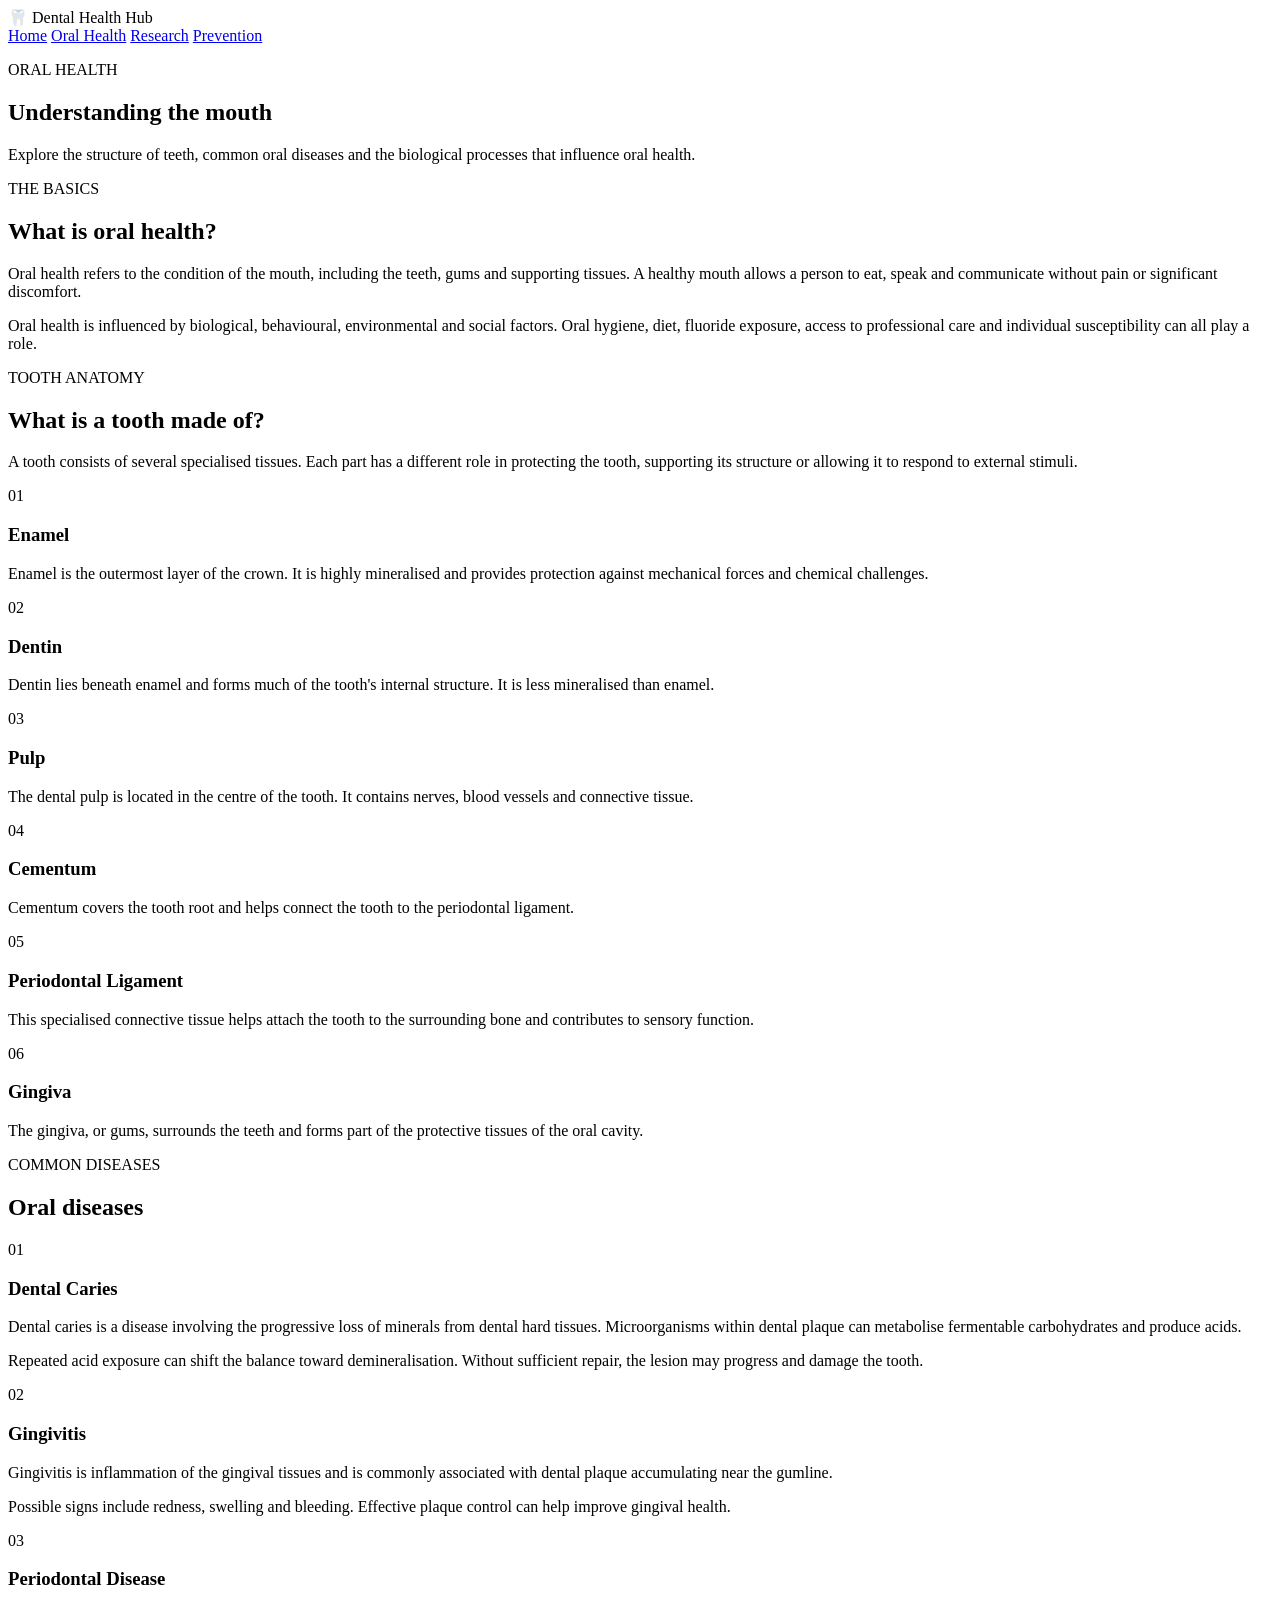
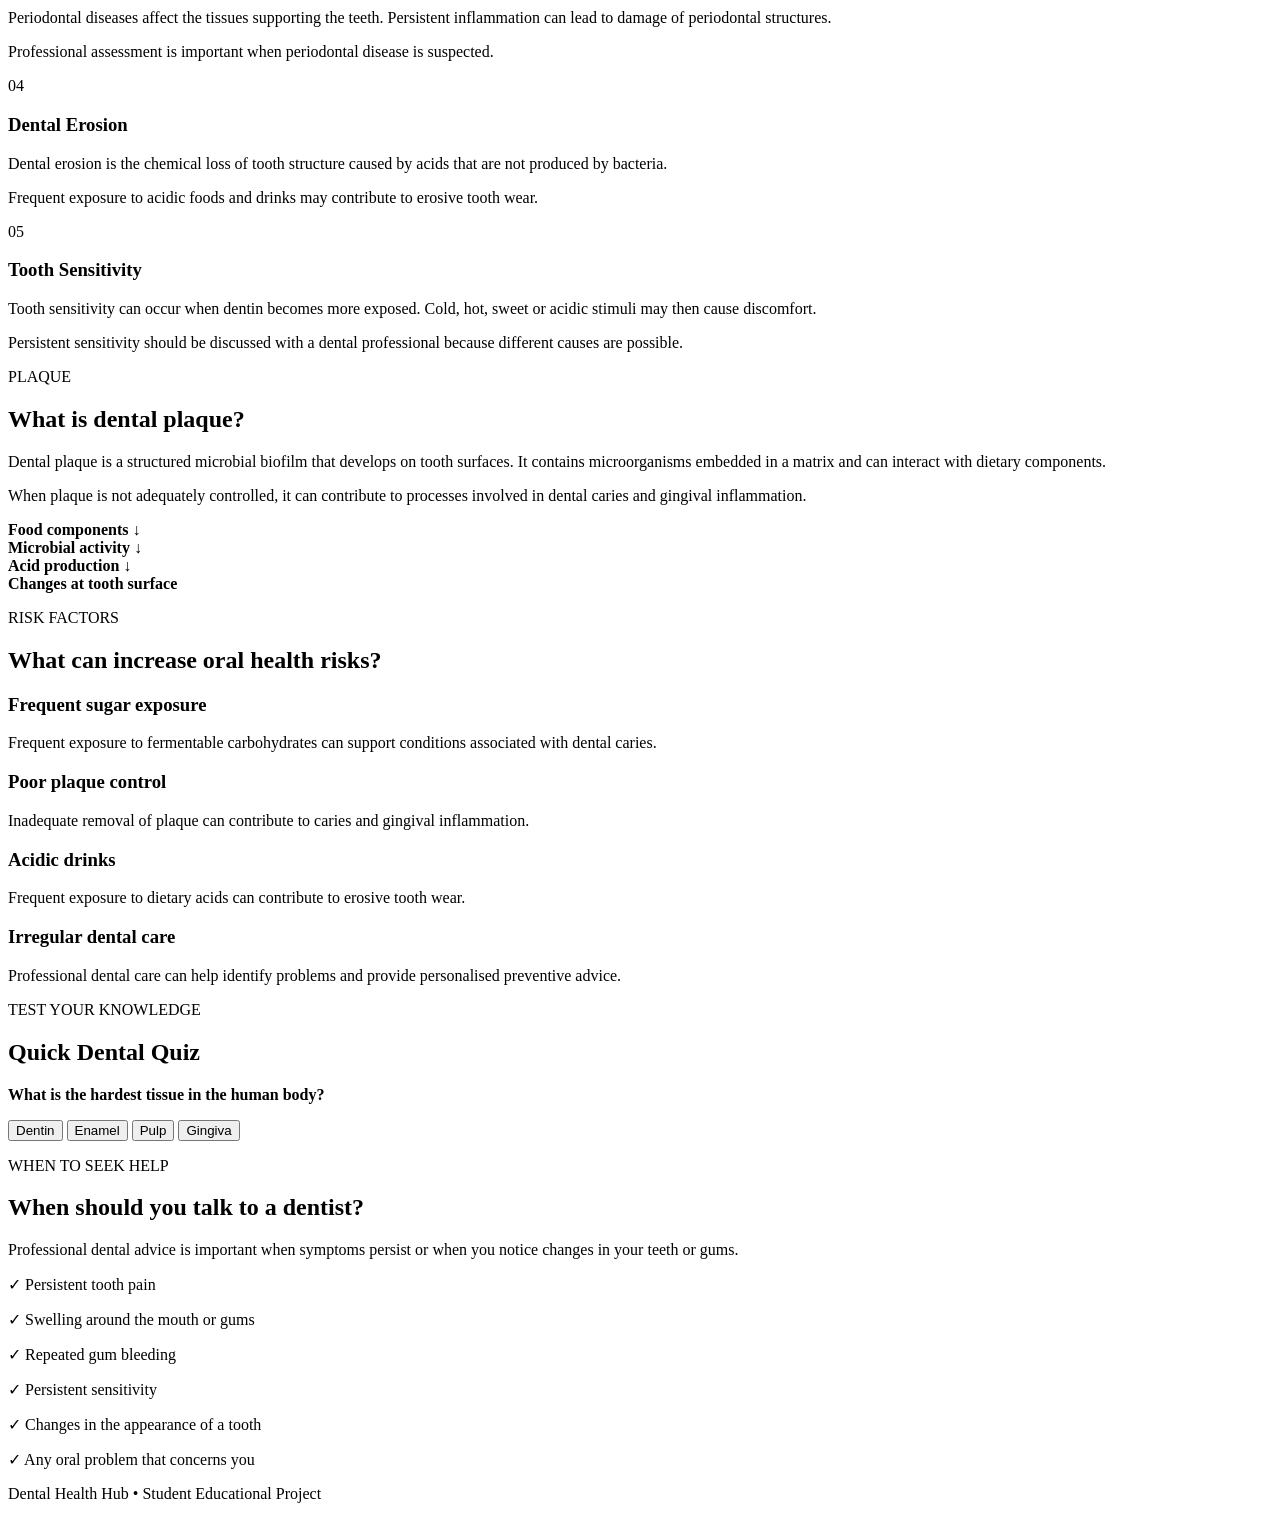
==== oral-health.html @ 6875d557 "Add files via upload" ====
<!DOCTYPE html>
<html lang="en">
<head>
    <meta charset="UTF-8">
    <meta name="viewport" content="width=device-width, initial-scale=1.0">
    <title>Oral Health | Dental Health Hub</title>
    <link rel="stylesheet" href="styles.css">
</head>
<body>
<header>
    <div class="logo">🦷 Dental Health Hub</div>
    <nav>
        <a href="index.html">Home</a>
        <a href="oral-health.html" class="active">Oral Health</a>
        <a href="research.html">Research</a>
        <a href="prevention.html">Prevention</a>
    </nav>
</header>
<section class="page-hero">
    <p class="small-title">ORAL HEALTH</p>
    <h1>Understanding the mouth</h1>
    <p>
        Explore the structure of teeth, common oral diseases and the
        biological processes that influence oral health.
    </p>
</section>
<section class="section">
    <p class="small-title">THE BASICS</p>
    <h2>What is oral health?</h2>
    <p class="large-text">
        Oral health refers to the condition of the mouth, including the
        teeth, gums and supporting tissues. A healthy mouth allows a person
        to eat, speak and communicate without pain or significant discomfort.
    </p>
    <p class="large-text">
        Oral health is influenced by biological, behavioural, environmental
        and social factors. Oral hygiene, diet, fluoride exposure, access
        to professional care and individual susceptibility can all play
        a role.
    </p>
</section>
<section class="light-section">
    <p class="small-title">TOOTH ANATOMY</p>
    <h2>What is a tooth made of?</h2>
    <p class="large-text">
        A tooth consists of several specialised tissues. Each part has
        a different role in protecting the tooth, supporting its structure
        or allowing it to respond to external stimuli.
    </p>
    <div class="anatomy-grid">
        <div class="anatomy-card">
            <div class="anatomy-icon">01</div>
            <h3>Enamel</h3>
            <p>
                Enamel is the outermost layer of the crown. It is highly
                mineralised and provides protection against mechanical
                forces and chemical challenges.
            </p>
        </div>
        <div class="anatomy-card">
            <div class="anatomy-icon">02</div>
            <h3>Dentin</h3>
            <p>
                Dentin lies beneath enamel and forms much of the tooth's
                internal structure. It is less mineralised than enamel.
            </p>
        </div>
        <div class="anatomy-card">
            <div class="anatomy-icon">03</div>
            <h3>Pulp</h3>
            <p>
                The dental pulp is located in the centre of the tooth.
                It contains nerves, blood vessels and connective tissue.
            </p>
        </div>
        <div class="anatomy-card">
            <div class="anatomy-icon">04</div>
            <h3>Cementum</h3>
            <p>
                Cementum covers the tooth root and helps connect the tooth
                to the periodontal ligament.
            </p>
        </div>
        <div class="anatomy-card">
            <div class="anatomy-icon">05</div>
            <h3>Periodontal Ligament</h3>
            <p>
                This specialised connective tissue helps attach the tooth
                to the surrounding bone and contributes to sensory function.
            </p>
        </div>
        <div class="anatomy-card">
            <div class="anatomy-icon">06</div>
            <h3>Gingiva</h3>
            <p>
                The gingiva, or gums, surrounds the teeth and forms part
                of the protective tissues of the oral cavity.
            </p>
        </div>
    </div>
</section>
<section class="section">
    <p class="small-title">COMMON DISEASES</p>
    <h2>Oral diseases</h2>
    <div class="disease">
        <div class="disease-number">01</div>
        <div>
            <h3>Dental Caries</h3>
            <p>
                Dental caries is a disease involving the progressive loss
                of minerals from dental hard tissues. Microorganisms within
                dental plaque can metabolise fermentable carbohydrates and
                produce acids.
            </p>
            <p>
                Repeated acid exposure can shift the balance toward
                demineralisation. Without sufficient repair, the lesion
                may progress and damage the tooth.
            </p>
        </div>
    </div>
    <div class="disease">
        <div class="disease-number">02</div>
        <div>
            <h3>Gingivitis</h3>
            <p>
                Gingivitis is inflammation of the gingival tissues and is
                commonly associated with dental plaque accumulating near
                the gumline.
            </p>
            <p>
                Possible signs include redness, swelling and bleeding.
                Effective plaque control can help improve gingival health.
            </p>
        </div>
    </div>
    <div class="disease">
        <div class="disease-number">03</div>
        <div>
            <h3>Periodontal Disease</h3>
            <p>
                Periodontal diseases affect the tissues supporting the
                teeth. Persistent inflammation can lead to damage of
                periodontal structures.
            </p>
            <p>
                Professional assessment is important when periodontal
                disease is suspected.
            </p>
        </div>
    </div>
    <div class="disease">
        <div class="disease-number">04</div>
        <div>
            <h3>Dental Erosion</h3>
            <p>
                Dental erosion is the chemical loss of tooth structure
                caused by acids that are not produced by bacteria.
            </p>
            <p>
                Frequent exposure to acidic foods and drinks may contribute
                to erosive tooth wear.
            </p>
        </div>
    </div>
    <div class="disease">
        <div class="disease-number">05</div>
        <div>
            <h3>Tooth Sensitivity</h3>
            <p>
                Tooth sensitivity can occur when dentin becomes more exposed.
                Cold, hot, sweet or acidic stimuli may then cause discomfort.
            </p>
            <p>
                Persistent sensitivity should be discussed with a dental
                professional because different causes are possible.
            </p>
        </div>
    </div>
</section>
<section class="light-section">
    <p class="small-title">PLAQUE</p>
    <h2>What is dental plaque?</h2>
    <p class="large-text">
        Dental plaque is a structured microbial biofilm that develops on
        tooth surfaces. It contains microorganisms embedded in a matrix
        and can interact with dietary components.
    </p>
    <p class="large-text">
        When plaque is not adequately controlled, it can contribute to
        processes involved in dental caries and gingival inflammation.
    </p>
    <div class="process-box">
        <div>
            <strong>Food components</strong>
            <span>↓</span>
        </div>
        <div>
            <strong>Microbial activity</strong>
            <span>↓</span>
        </div>
        <div>
            <strong>Acid production</strong>
            <span>↓</span>
        </div>
        <div>
            <strong>Changes at tooth surface</strong>
        </div>
    </div>
</section>
<section class="section">
    <p class="small-title">RISK FACTORS</p>
    <h2>What can increase oral health risks?</h2>
    <div class="cards">
        <div class="card">
            <h3>Frequent sugar exposure</h3>
            <p>
                Frequent exposure to fermentable carbohydrates can support
                conditions associated with dental caries.
            </p>
        </div>
        <div class="card">
            <h3>Poor plaque control</h3>
            <p>
                Inadequate removal of plaque can contribute to caries and
                gingival inflammation.
            </p>
        </div>
        <div class="card">
            <h3>Acidic drinks</h3>
            <p>
                Frequent exposure to dietary acids can contribute to
                erosive tooth wear.
            </p>
        </div>
        <div class="card">
            <h3>Irregular dental care</h3>
            <p>
                Professional dental care can help identify problems and
                provide personalised preventive advice.
            </p>
        </div>
    </div>
</section>
<section class="quiz-section">
    <p class="small-title">TEST YOUR KNOWLEDGE</p>
    <h2>Quick Dental Quiz</h2>
    <div class="quiz">
        <p><strong>What is the hardest tissue in the human body?</strong></p>
        <button onclick="checkAnswer(this, false)">Dentin</button>
        <button onclick="checkAnswer(this, true)">Enamel</button>
        <button onclick="checkAnswer(this, false)">Pulp</button>
        <button onclick="checkAnswer(this, false)">Gingiva</button>
        <p id="quiz-result"></p>
    </div>
</section>
<section class="section">
    <p class="small-title">WHEN TO SEEK HELP</p>
    <h2>When should you talk to a dentist?</h2>
    <p class="large-text">
        Professional dental advice is important when symptoms persist or
        when you notice changes in your teeth or gums.
    </p>
    <div class="check-list">
        <p>✓ Persistent tooth pain</p>
        <p>✓ Swelling around the mouth or gums</p>
        <p>✓ Repeated gum bleeding</p>
        <p>✓ Persistent sensitivity</p>
        <p>✓ Changes in the appearance of a tooth</p>
        <p>✓ Any oral problem that concerns you</p>
    </div>
</section>
<footer>
    <p>Dental Health Hub • Student Educational Project</p>
</footer>

</section>
<script src="script.js"></script>
</body>
</html>
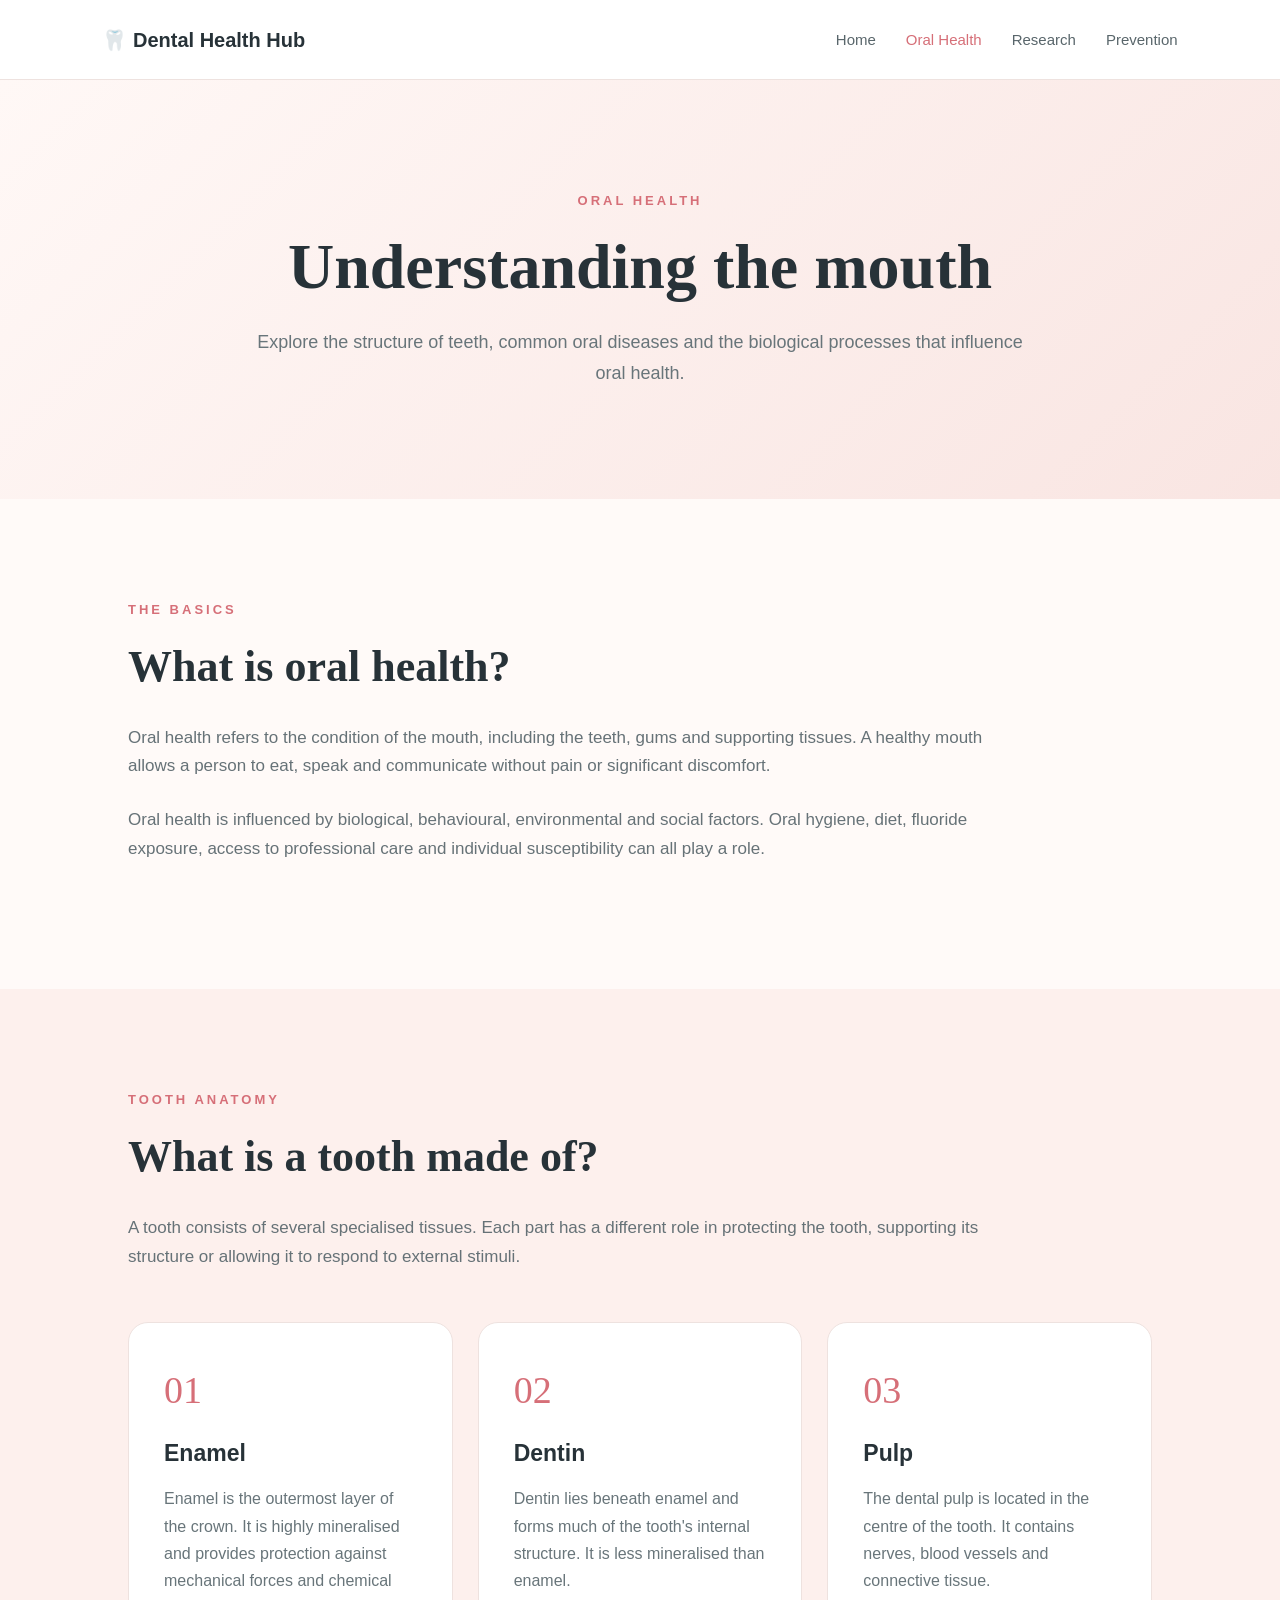
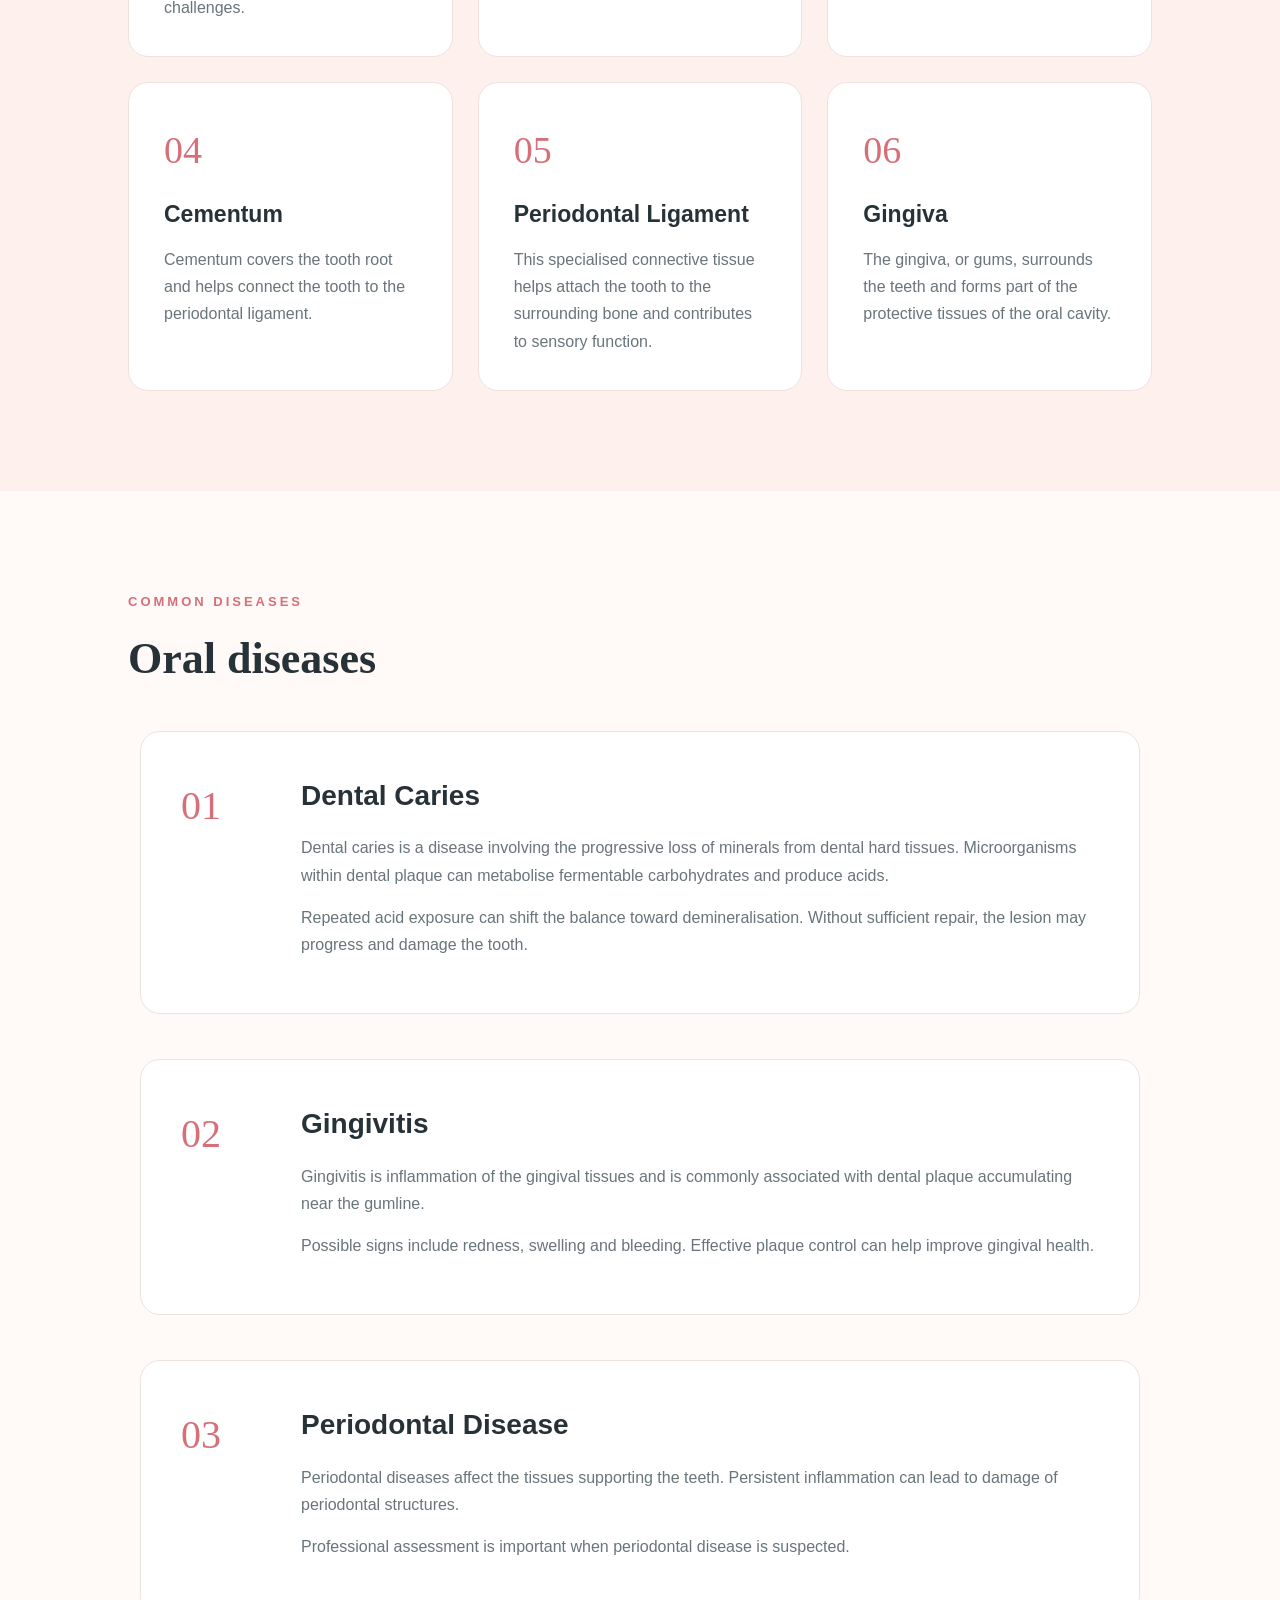
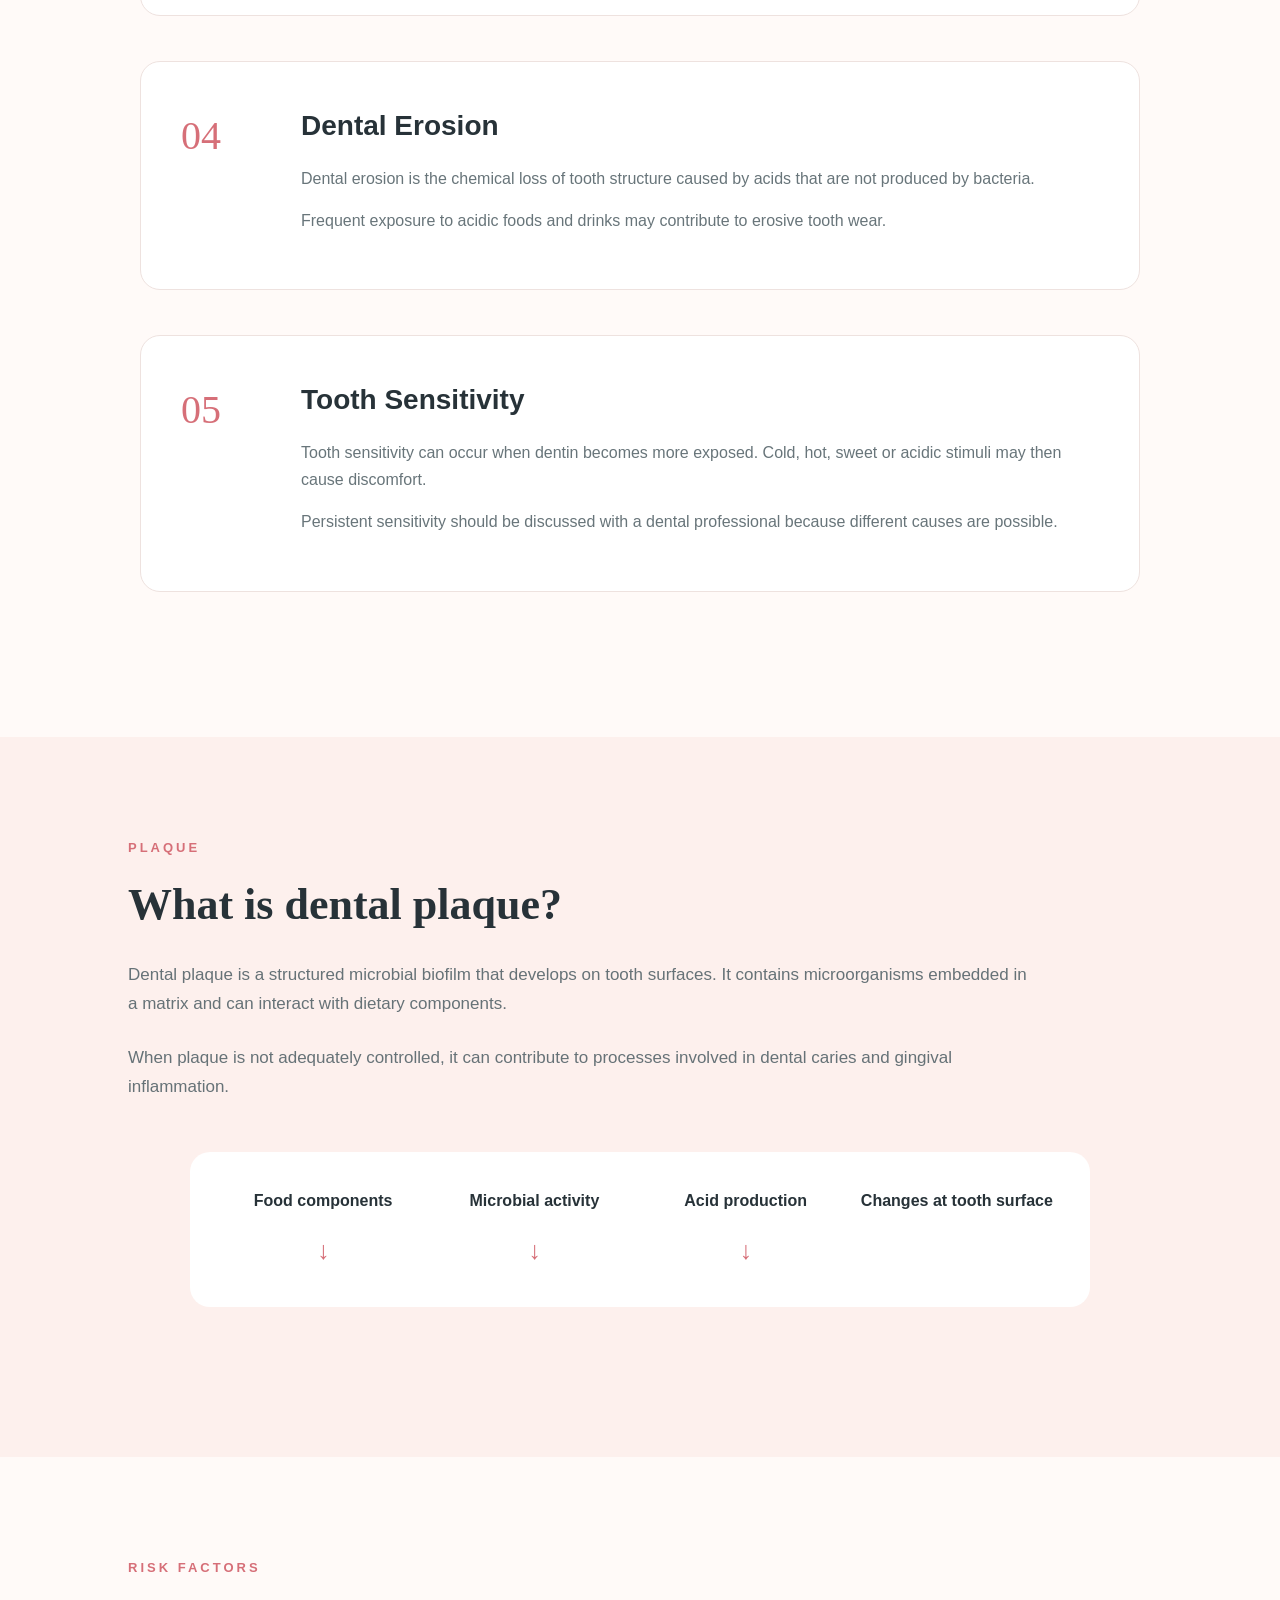
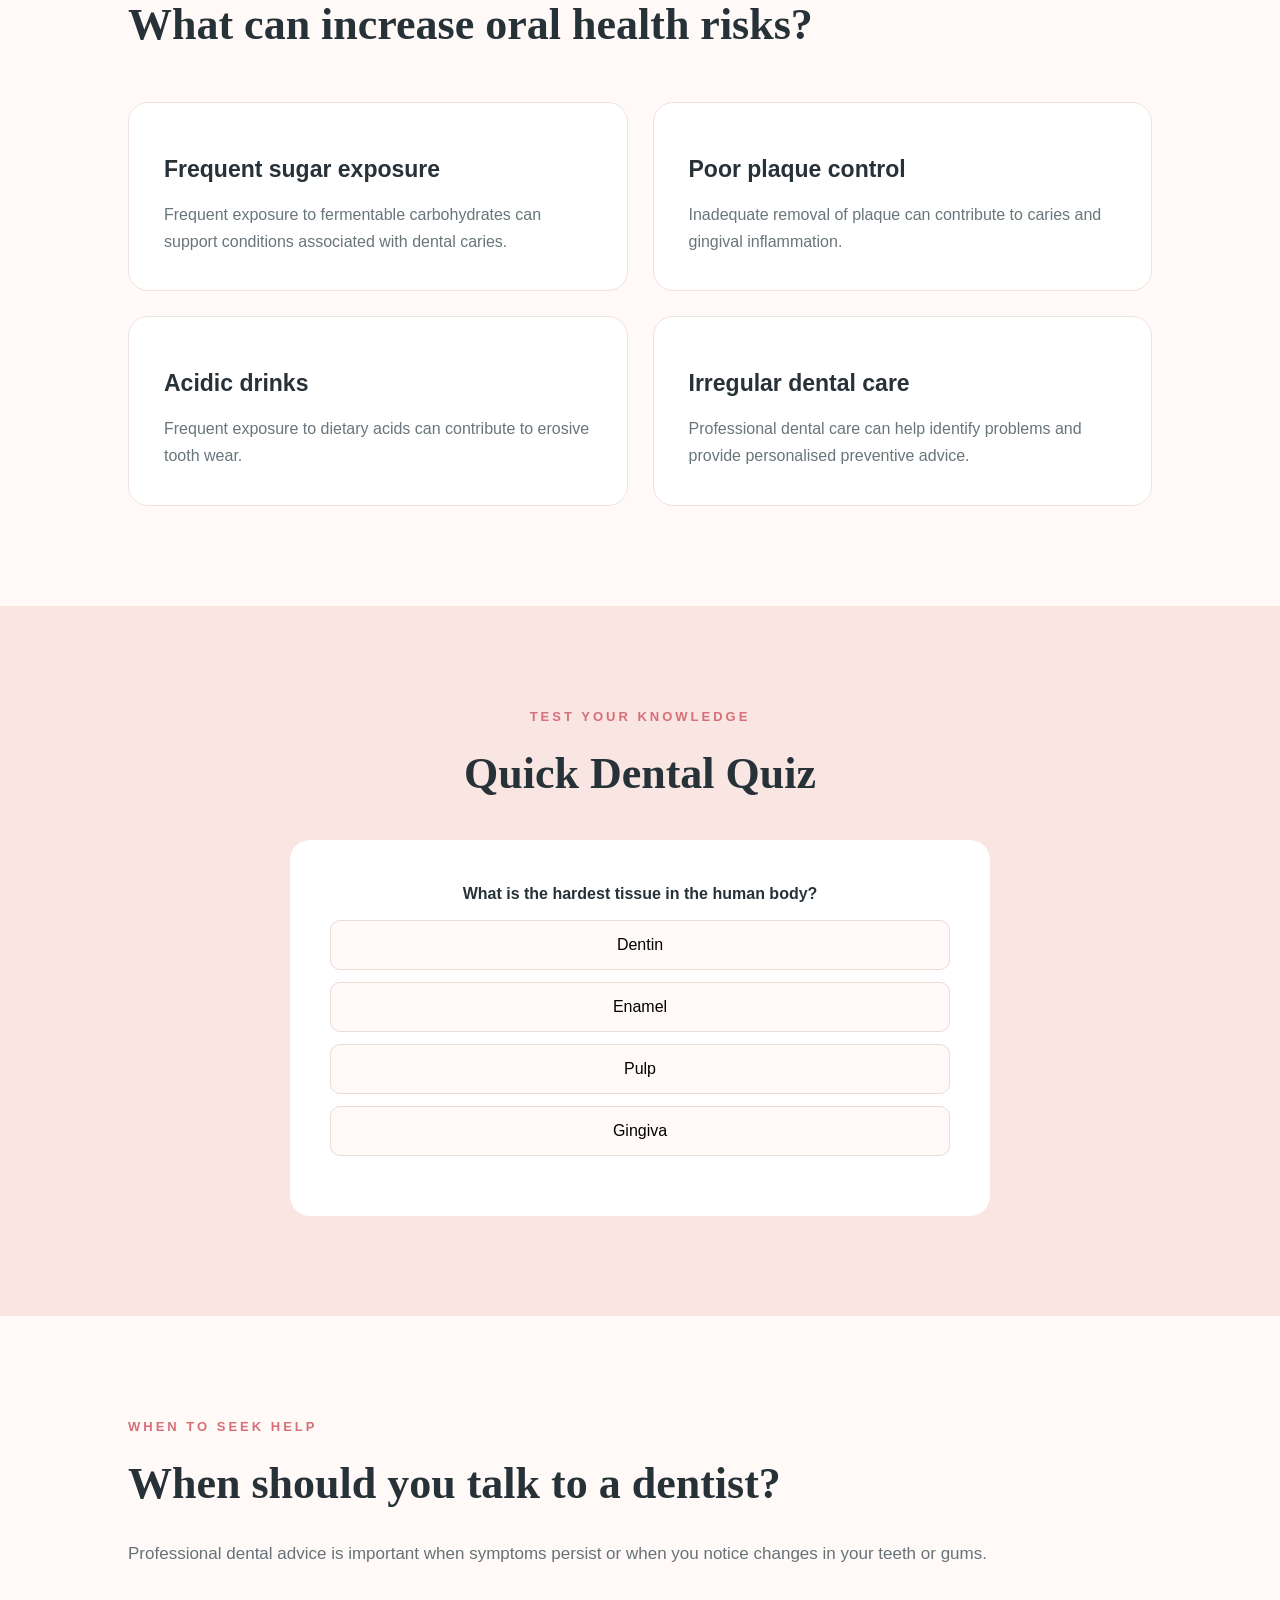
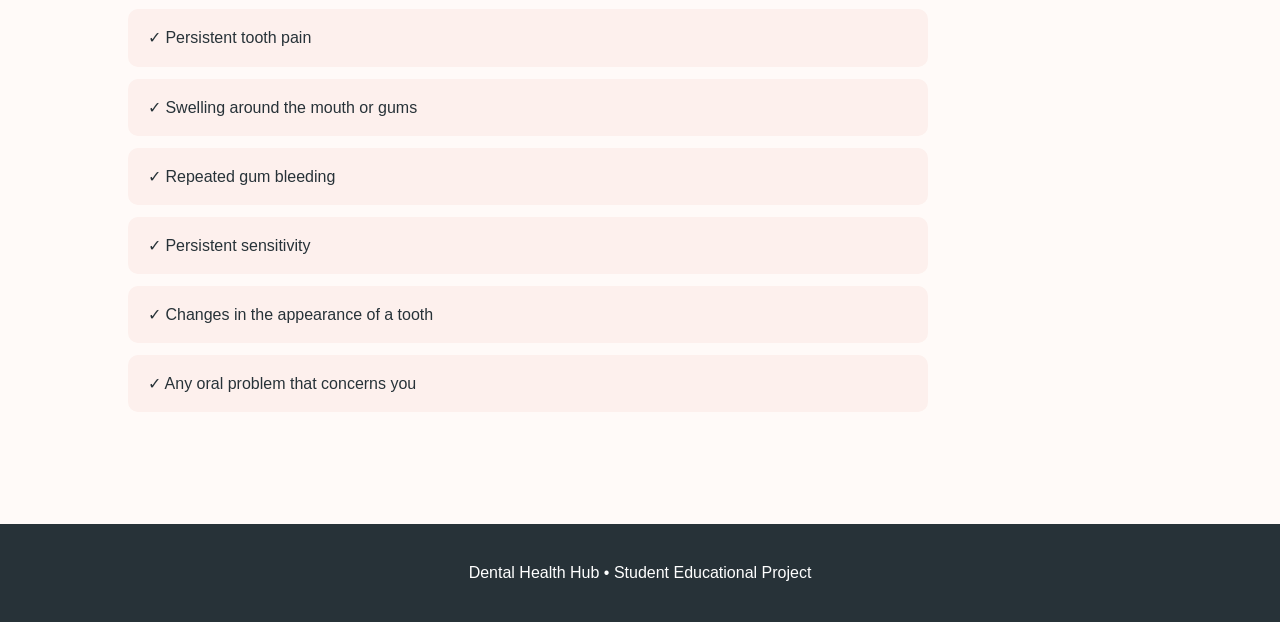
==== commit 9dc66534: "Fix HTML structure and formatting issues" ====
--- a/oral-health.html
+++ b/oral-health.html
@@ -273,8 +273,6 @@
 <footer>
     <p>Dental Health Hub • Student Educational Project</p>
 </footer>
-
-</section>
 <script src="script.js"></script>
 </body>
-</html>+</html>
--- a/styles.css
+++ b/styles.css
@@ -0,0 +1,757 @@
+@import url('https://fonts.googleapis.com/css2?family=DM+Sans:wght@400;500;600;700&family=Playfair+Display:wght@500;600;700&display=swap');
+* {
+    margin: 0;
+    padding: 0;
+    box-sizing: border-box;
+}
+html {
+    scroll-behavior: smooth;
+}
+body {
+    font-family: "DM Sans", sans-serif;
+    background: #fffaf8;
+    color: #273238;
+    line-height: 1.7;
+}
+header {
+    min-height: 80px;
+    display: flex;
+    justify-content: space-between;
+    align-items: center;
+    padding: 0 8%;
+    background: white;
+    border-bottom: 1px solid #eee2df;
+    position: sticky;
+    top: 0;
+    z-index: 100;
+}
+.logo {
+    font-size: 20px;
+    font-weight: 700;
+}
+nav {
+    display: flex;
+    gap: 30px;
+}
+nav a {
+    text-decoration: none;
+    color: #59666b;
+    font-size: 15px;
+    transition: 0.3s;
+}
+nav a:hover,
+nav a.active {
+    color: #d66f78;
+}
+.hero {
+    min-height: 650px;
+    padding: 100px 10%;
+    display: flex;
+    align-items: center;
+    justify-content: space-between;
+    gap: 50px;
+    background: linear-gradient(135deg, #fff8f6, #f9e5e2);
+}
+.hero-text {
+    max-width: 680px;
+}
+.small-title {
+    color: #d66f78;
+    font-size: 13px;
+    letter-spacing: 3px;
+    font-weight: 700;
+    margin-bottom: 20px;
+}
+h1 {
+    font-family: "Playfair Display", serif;
+    font-size: 64px;
+    line-height: 1.1;
+    margin-bottom: 25px;
+}
+h2 {
+    font-family: "Playfair Display", serif;
+    font-size: 44px;
+    line-height: 1.2;
+    margin-bottom: 30px;
+}
+.hero-text > p:not(.small-title) {
+    font-size: 18px;
+    color: #667277;
+    margin-bottom: 35px;
+}
+.button {
+    display: inline-block;
+    background: #d66f78;
+    color: white;
+    text-decoration: none;
+    padding: 15px 27px;
+    border-radius: 30px;
+    font-weight: 600;
+    transition: 0.3s;
+}
+.button:hover {
+    transform: translateY(-3px);
+}
+.tooth {
+    width: 320px;
+    height: 320px;
+    border-radius: 50%;
+    background: white;
+    display: flex;
+    justify-content: center;
+    align-items: center;
+    font-size: 150px;
+    box-shadow: 0 25px 70px rgba(80, 50, 50, 0.12);
+}
+.section {
+    padding: 100px 10%;
+    max-width: 1400px;
+    margin: auto;
+}
+.light-section {
+    padding: 100px 10%;
+    background: #fdf0ed;
+}
+.large-text {
+    color: #667277;
+    font-size: 17px;
+    max-width: 900px;
+    margin-bottom: 25px;
+}
+.page-hero {
+    padding: 110px 10%;
+    text-align: center;
+    background: linear-gradient(135deg, #fff8f6, #f9e5e2);
+}
+.page-hero h1 {
+    max-width: 1000px;
+    margin: auto auto 25px;
+}
+.page-hero > p:last-child {
+    max-width: 800px;
+    margin: auto;
+    color: #68757a;
+    font-size: 18px;
+}
+.cards {
+    display: grid;
+    grid-template-columns: repeat(2, 1fr);
+    gap: 25px;
+    margin-top: 50px;
+}
+.card {
+    background: white;
+    padding: 35px;
+    border-radius: 20px;
+    border: 1px solid #eee2df;
+    transition: 0.3s;
+}
+.card:hover {
+    transform: translateY(-6px);
+    box-shadow: 0 15px 40px rgba(90, 50, 50, 0.08);
+}
+.card span {
+    color: #d66f78;
+    font-weight: 700;
+}
+.card h3 {
+    font-size: 23px;
+    margin: 12px 0;
+}
+.card p {
+    color: #68757a;
+}
+.two-column {
+    display: grid;
+    grid-template-columns: 1fr 1.4fr;
+    gap: 80px;
+    align-items: start;
+}
+.stats-section {
+    display: grid;
+    grid-template-columns: repeat(4, 1fr);
+    background: #273238;
+    color: white;
+    padding: 70px 10%;
+    text-align: center;
+    gap: 30px;
+}
+.stat {
+    display: flex;
+    flex-direction: column;
+    gap: 8px;
+}
+.stat strong {
+    font-size: 35px;
+}
+.stat span {
+    font-size: 20px;
+    font-weight: 700;
+}
+.stat p {
+    color: #ccd4d5;
+}
+.timeline {
+    display: grid;
+    grid-template-columns: repeat(4, 1fr);
+    gap: 20px;
+    margin-top: 50px;
+}
+.timeline-item {
+    border-top: 3px solid #d66f78;
+    padding: 25px 10px;
+}
+.timeline-item span {
+    color: #d66f78;
+    font-weight: 700;
+}
+.timeline-item h3 {
+    margin: 15px 0 10px;
+}
+.timeline-item p {
+    color: #68757a;
+}
+.fact-grid {
+    display: grid;
+    grid-template-columns: repeat(4, 1fr);
+    gap: 20px;
+    margin-top: 50px;
+}
+.fact {
+    background: white;
+    padding: 30px;
+    border-radius: 18px;
+}
+.fact h3 {
+    font-size: 30px;
+    color: #d66f78;
+}
+.fact p {
+    color: #68757a;
+}
+.quote-section {
+    padding: 100px 10%;
+    text-align: center;
+    background: #273238;
+    color: white;
+}
+.quote {
+    font-family: "Playfair Display", serif;
+    font-size: 42px;
+    max-width: 850px;
+    margin: auto auto 25px;
+}
+.quote-section p {
+    color: #d7dddd;
+}
+.anatomy-grid {
+    display: grid;
+    grid-template-columns: repeat(3, 1fr);
+    gap: 25px;
+    margin-top: 50px;
+}
+.anatomy-card {
+    background: white;
+    padding: 35px;
+    border-radius: 20px;
+    border: 1px solid #eee2df;
+}
+.anatomy-icon {
+    font-family: "Playfair Display", serif;
+    font-size: 38px;
+    color: #d66f78;
+}
+.anatomy-card h3 {
+    font-size: 23px;
+    margin: 12px 0;
+}
+.anatomy-card p {
+    color: #68757a;
+}
+.disease {
+    display: grid;
+    grid-template-columns: 90px 1fr;
+    gap: 30px;
+    max-width: 1000px;
+    margin: 45px auto;
+    padding: 40px;
+    background: white;
+    border-radius: 20px;
+    border: 1px solid #eee2df;
+}
+.disease-number {
+    font-family: "Playfair Display", serif;
+    color: #d66f78;
+    font-size: 40px;
+}
+.disease h3 {
+    font-size: 28px;
+    margin-bottom: 15px;
+}
+.disease p {
+    color: #68757a;
+    margin-bottom: 15px;
+}
+.process-box {
+    max-width: 900px;
+    margin: 50px auto;
+    background: white;
+    padding: 35px;
+    border-radius: 20px;
+    display: grid;
+    grid-template-columns: repeat(4, 1fr);
+    text-align: center;
+    gap: 15px;
+}
+.process-box div {
+    display: flex;
+    flex-direction: column;
+    gap: 15px;
+}
+.process-box span {
+    color: #d66f78;
+    font-size: 25px;
+}
+.quiz-section {
+    padding: 100px 10%;
+    text-align: center;
+    background: #f9e5e2;
+}
+.quiz {
+    max-width: 700px;
+    margin: 40px auto 0;
+    padding: 40px;
+    background: white;
+    border-radius: 20px;
+}
+.quiz button {
+    display: block;
+    width: 100%;
+    padding: 15px;
+    margin: 12px 0;
+    background: #fffaf8;
+    border: 1px solid #eadbd7;
+    border-radius: 10px;
+    cursor: pointer;
+    font-size: 16px;
+}
+.quiz button:hover {
+    border-color: #d66f78;
+}
+#quiz-result {
+    margin-top: 20px;
+    font-weight: 700;
+}
+.check-list {
+    max-width: 800px;
+    margin-top: 40px;
+}
+.check-list p {
+    padding: 15px 20px;
+    margin-bottom: 12px;
+    background: #fdf0ed;
+    border-radius: 10px;
+}
+.research-question {
+    max-width: 1000px;
+    margin: auto;
+    padding: 65px;
+    background: white;
+    border-radius: 25px;
+    text-align: center;
+    border: 1px solid #eee2df;
+}
+.research-question h2 {
+    font-size: 38px;
+}
+.highlight-box {
+    max-width: 950px;
+    margin: 40px 0;
+    padding: 35px;
+    background: #f9e5e2;
+    border-left: 5px solid #d66f78;
+    border-radius: 10px;
+}
+.highlight-box p {
+    font-size: 19px;
+}
+.steps {
+    display: grid;
+    grid-template-columns: repeat(2, 1fr);
+    gap: 25px;
+    margin-top: 50px;
+}
+.step {
+    background: white;
+    padding: 35px;
+    border-radius: 20px;
+}
+.step span {
+    color: #d66f78;
+    font-weight: 700;
+}
+.step h3 {
+    font-size: 24px;
+    margin: 12px 0;
+}
+.step p {
+    color: #68757a;
+}
+.research-table {
+    max-width: 1000px;
+    margin-top: 45px;
+    border-radius: 15px;
+    overflow: hidden;
+    border: 1px solid #eadbd7;
+}
+.table-row {
+    display: grid;
+    grid-template-columns: 1fr 2fr;
+}
+.table-row div {
+    padding: 20px;
+    background: white;
+    border-bottom: 1px solid #eee2df;
+}
+.table-header div {
+    background: #273238;
+    color: white;
+    font-weight: 700;
+}
+.data-placeholder {
+    max-width: 800px;
+    margin: 45px auto;
+    padding: 60px;
+    background: white;
+    border: 2px dashed #d9aaa6;
+    border-radius: 20px;
+    text-align: center;
+}
+.data-icon {
+    font-size: 55px;
+    margin-bottom: 20px;
+}
+.data-placeholder h3 {
+    margin-bottom: 15px;
+}
+.data-placeholder p {
+    color: #68757a;
+}
+.prevention-grid {
+    display: grid;
+    grid-template-columns: repeat(3, 1fr);
+    gap: 25px;
+    margin-top: 50px;
+}
+.prevention-card {
+    background: white;
+    padding: 35px;
+    border-radius: 20px;
+    min-height: 280px;
+    transition: 0.3s;
+}
+.prevention-card:hover {
+    transform: translateY(-6px);
+    box-shadow: 0 15px 40px rgba(90, 50, 50, 0.08);
+}
+.big-number {
+    font-family: "Playfair Display", serif;
+    font-size: 45px;
+    color: #d66f78;
+}
+.prevention-card h3 {
+    font-size: 22px;
+    margin: 15px 0;
+}
+.prevention-card p {
+    color: #68757a;
+}
+.drink-comparison {
+    display: grid;
+    grid-template-columns: 1fr 1fr;
+    gap: 30px;
+    margin-top: 50px;
+}
+.drink-card {
+    padding: 40px;
+    background: white;
+    border-radius: 20px;
+}
+.drink-card h3 {
+    font-size: 25px;
+    margin-bottom: 15px;
+}
+.drink-card p {
+    color: #68757a;
+}
+.risk,
+.safe {
+    margin-top: 25px;
+    padding: 12px;
+    border-radius: 10px;
+    background: #f9e5e2;
+}
+.safe {
+    background: #eef5f0;
+}
+.mistakes {
+    max-width: 950px;
+    display: grid;
+    grid-template-columns: 1fr 1fr;
+    gap: 25px;
+    margin-top: 50px;
+}
+.mistakes > div {
+    padding: 30px;
+    background: white;
+    border-radius: 18px;
+    border: 1px solid #eee2df;
+}
+.mistakes h3 {
+    margin-bottom: 10px;
+}
+.mistakes p {
+    color: #68757a;
+}
+.routine {
+    max-width: 900px;
+    margin-top: 50px;
+}
+.routine-item {
+    display: grid;
+    grid-template-columns: 180px 1fr;
+    padding: 25px;
+    border-bottom: 1px solid #eadbd7;
+}
+.routine-item span {
+    font-weight: 700;
+    color: #d66f78;
+}
+.myth-grid {
+    display: grid;
+    grid-template-columns: 1fr 1fr;
+    gap: 25px;
+    margin-top: 50px;
+}
+.myth,
+.fact-box {
+    padding: 35px;
+    border-radius: 20px;
+}
+.myth {
+    background: #f5eeee;
+}
+.fact-box {
+    background: #f1f6f2;
+}
+.myth h3,
+.fact-box h3 {
+    font-size: 14px;
+    letter-spacing: 2px;
+    margin-bottom: 12px;
+}
+.checklist-section {
+    padding: 100px 10%;
+    text-align: center;
+    background: #fdf0ed;
+}
+.checklist {
+    max-width: 700px;
+    margin: 40px auto;
+    text-align: left;
+}
+.checklist label {
+    display: block;
+    padding: 18px;
+    background: white;
+    margin-bottom: 12px;
+    border-radius: 10px;
+    cursor: pointer;
+}
+.checklist input {
+    margin-right: 12px;
+    transform: scale(1.2);
+}
+footer {
+    background: #273238;
+    color: white;
+    text-align: center;
+    padding: 35px;
+}
+@media (max-width: 850px) {
+    header {
+        padding: 20px;
+        flex-direction: column;
+        gap: 15px;
+    }
+    nav {
+        gap: 15px;
+        flex-wrap: wrap;
+        justify-content: center;
+    }
+    .hero {
+        flex-direction: column;
+        text-align: center;
+        padding: 70px 7%;
+    }
+    h1 {
+        font-size: 45px;
+    }
+    h2 {
+        font-size: 36px;
+    }
+    .tooth {
+        width: 230px;
+        height: 230px;
+        font-size: 110px;
+    }
+    .section,
+    .light-section,
+    .quiz-section,
+    .checklist-section {
+        padding: 70px 7%;
+    }
+    .cards,
+    .steps,
+    .prevention-grid,
+    .two-column,
+    .anatomy-grid,
+    .drink-comparison,
+    .mistakes,
+    .myth-grid {
+        grid-template-columns: 1fr;
+    }
+    .stats-section,
+    .timeline,
+    .fact-grid {
+        grid-template-columns: 1fr 1fr;
+    }
+    .disease {
+        grid-template-columns: 1fr;
+    }
+    .process-box {
+        grid-template-columns: 1fr;
+    }
+    .routine-item {
+        grid-template-columns: 1fr;
+        gap: 8px;
+    }
+    .research-table {
+        font-size: 14px;
+    }
+    .quote {
+        font-size: 32px;
+    }
+}
+/* =========================
+   RESEARCH RESULTS
+========================= */
+
+.result-block {
+    background: white;
+    padding: 30px;
+    margin-top: 30px;
+    border-radius: 20px;
+    box-shadow: 0 8px 25px rgba(0, 0, 0, 0.05);
+}
+
+.result-block h3 {
+    margin-bottom: 25px;
+}
+
+.result-row {
+    display: grid;
+    grid-template-columns: 190px 1fr 70px;
+    align-items: center;
+    gap: 15px;
+    margin: 18px 0;
+}
+
+.result-row span {
+    font-size: 15px;
+}
+
+.result-bar {
+    height: 14px;
+    background: #f1e5e8;
+    border-radius: 20px;
+    overflow: hidden;
+}
+
+.result-bar div {
+    height: 100%;
+    background: #8b2f4f;
+    border-radius: 20px;
+}
+
+.result-row strong {
+    text-align: right;
+    font-size: 15px;
+}
+
+.result-number {
+    font-size: 40px;
+    font-weight: bold;
+}
+
+.results-summary {
+    margin-top: 40px;
+    padding: 30px;
+    background: #fff4f6;
+    border-radius: 20px;
+}
+
+.results-summary h3 {
+    margin-bottom: 20px;
+}
+
+.results-summary p {
+    line-height: 1.7;
+    margin-bottom: 15px;
+}
+
+.research-note {
+    margin-top: 30px;
+    padding: 25px;
+    background: #fff0f3;
+    border-radius: 18px;
+    line-height: 1.7;
+}
+
+.research-note strong {
+    display: block;
+    margin-bottom: 8px;
+}
+
+.unavailable {
+    opacity: 0.7;
+    border: 1px dashed #c9aeb5;
+}
+
+.unavailable p {
+    line-height: 1.6;
+}
+
+
+/* MOBILE */
+
+@media (max-width: 700px) {
+
+    .result-row {
+        grid-template-columns: 1fr;
+        gap: 8px;
+    }
+
+    .result-row strong {
+        text-align: left;
+    }
+
+    .result-bar {
+        width: 100%;
+    }
+
+    .result-block {
+        padding: 22px;
+    }
+
+}
